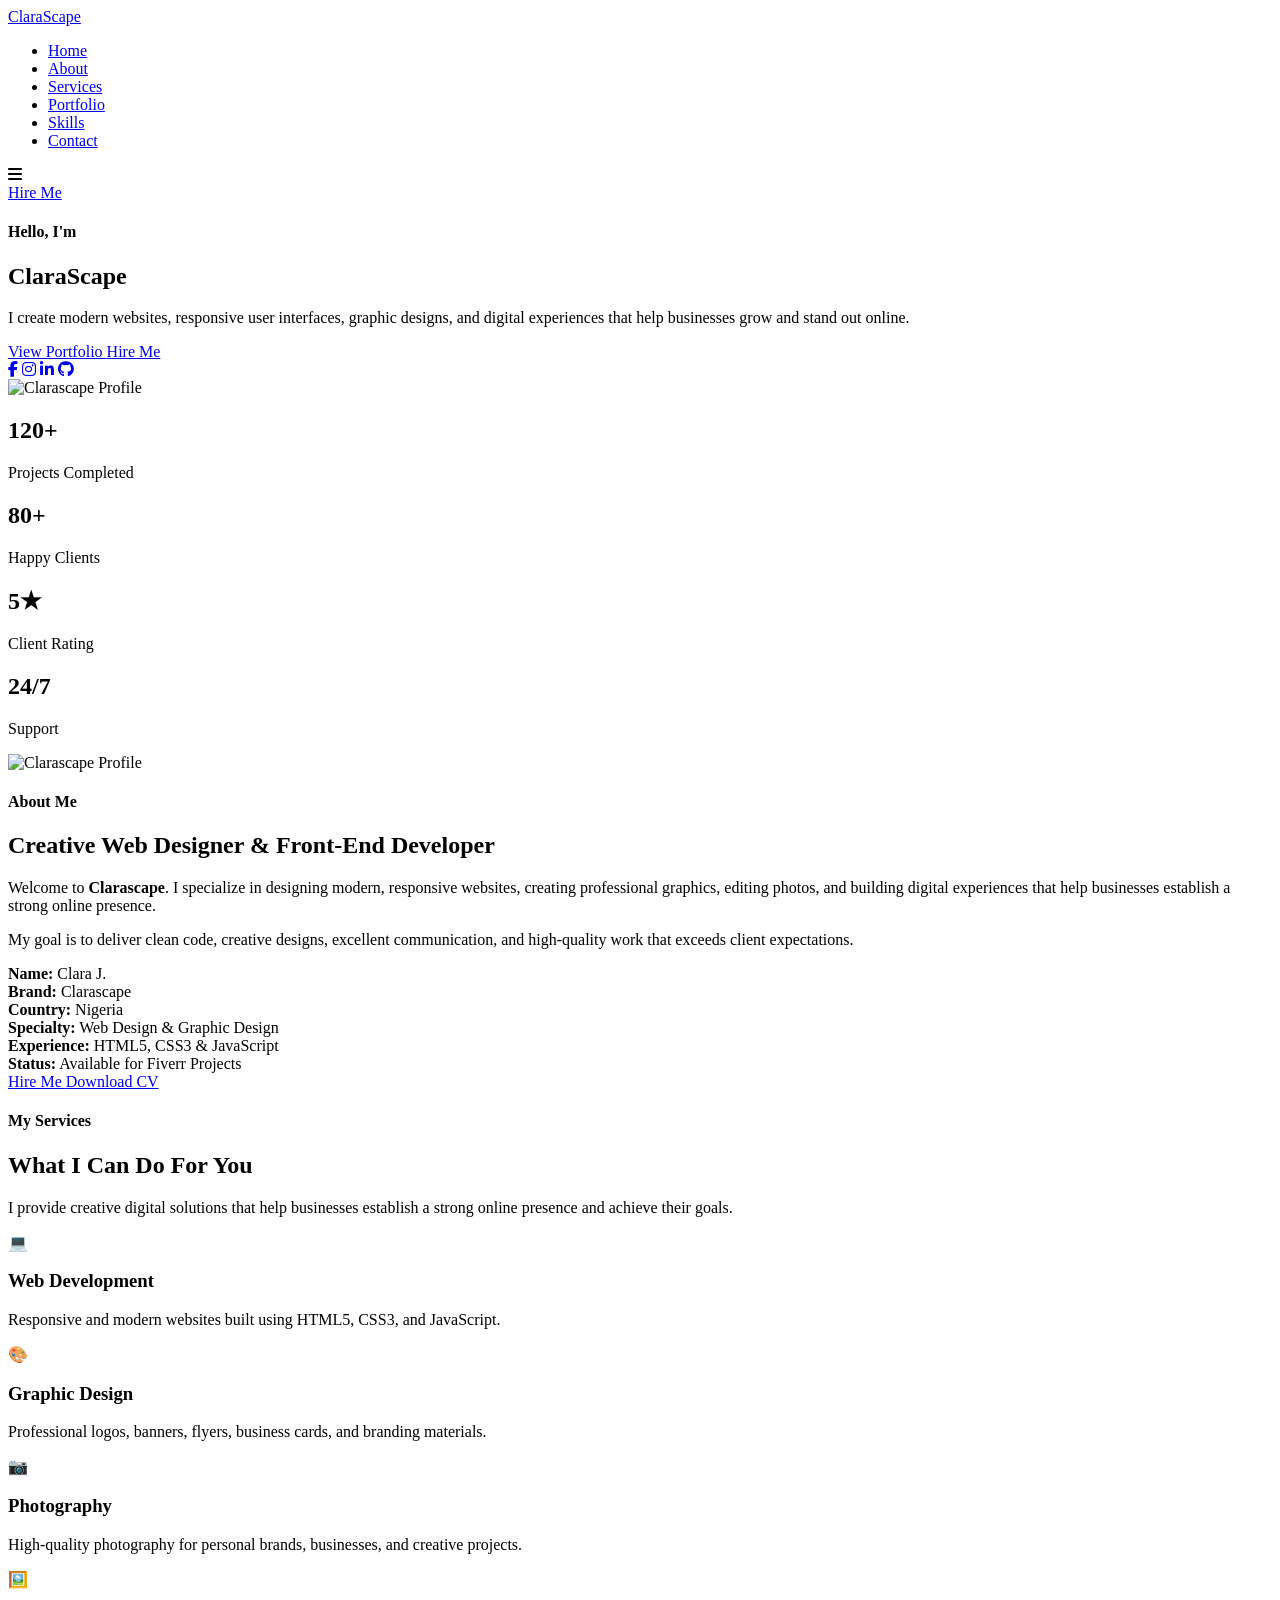
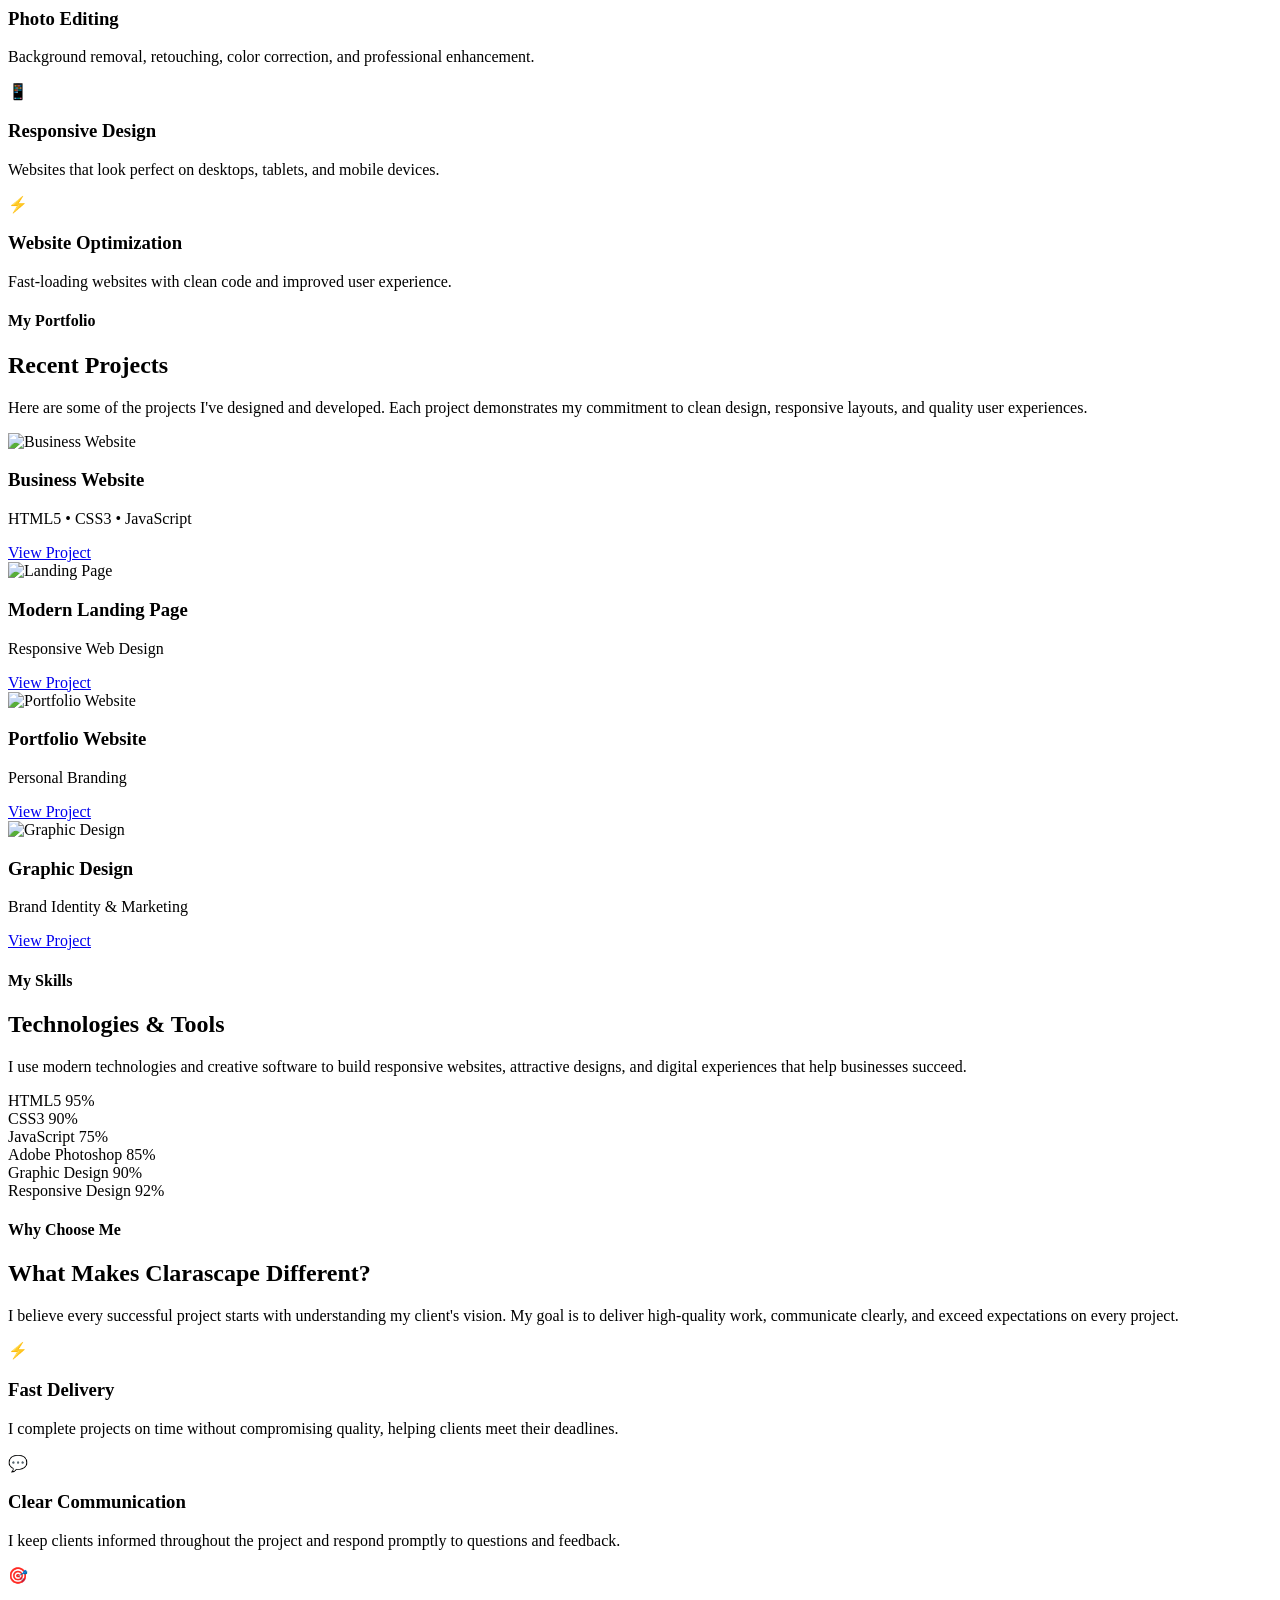
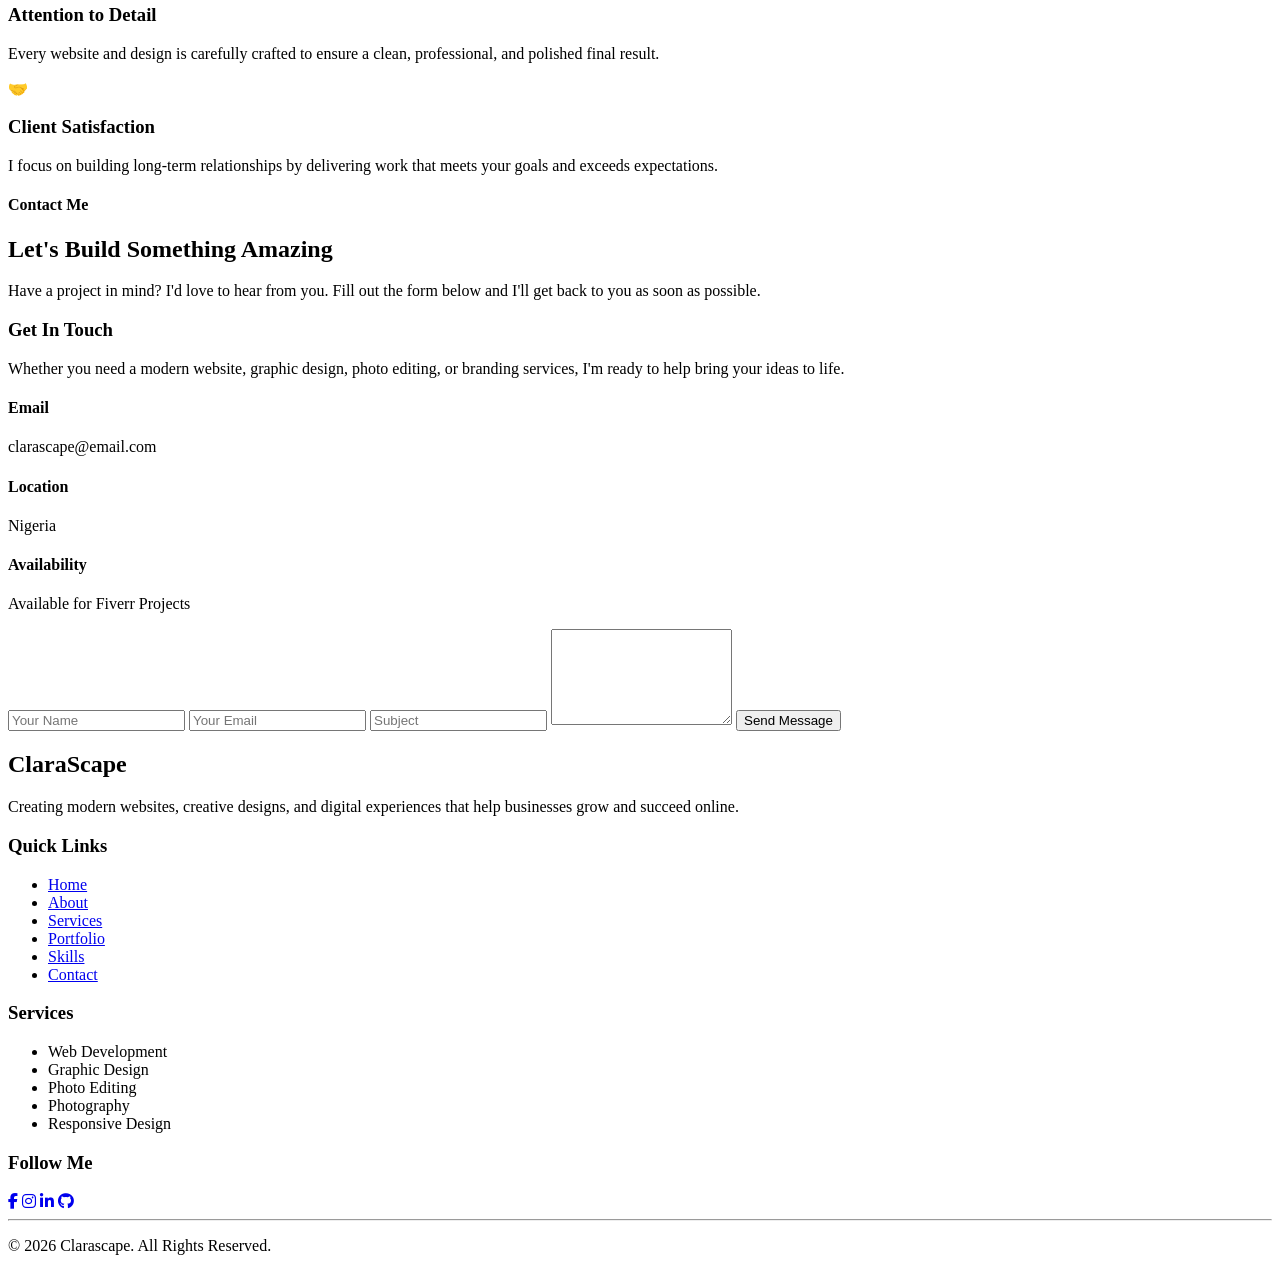
==== index.html @ fab2acf4 "Add files via upload" ====
<!DOCTYPE html>
<html lang="en">
<head>
    <!-- Character Encoding -->
    <meta charset="UTF-8">

    <!-- Responsive -->
    <meta name="viewport" content="width=device-width, initial-scale=1.0">

    <!-- SEO -->
    <meta name="description" content="Clarascape | Professional Web Designer, Graphic Designer and Front-End Developer Portfolio">

    <meta name="keywords" content="Web Design, HTML, CSS, JavaScript, Graphic Design, Fiverr, Clarascape">

    <meta name="author" content="Clara J">

    <title>Clarascape | Web Designer & Front-End Developer</title>

    <!-- Google Fonts -->
    <link rel="preconnect" href="https://fonts.googleapis.com">

    <link rel="preconnect"
          href="https://fonts.gstatic.com"
          crossorigin>

    <link href="https://fonts.googleapis.com/css2?family=Inter:wght@300;400;500;600;700&family=Poppins:wght@500;600;700;800&display=swap"
          rel="stylesheet">

    <!-- Font Awesome -->
    <link rel="stylesheet"
          href="https://cdnjs.cloudflare.com/ajax/libs/font-awesome/6.7.2/css/all.min.css">

    <!-- CSS -->
    <link rel="stylesheet" href="css/style.css">

    <link rel="icon" type="image/png" href="image/favicon.png">
</head>
<body>

    <!-- ==========================
     HEADER
========================== -->
<header class="header">

    <div class="container">

        <nav class="navbar">

    <!-- Logo -->
    <a href="index.html" class="logo">
        Clara<span>Scape</span>
    </a>

    <!-- Navigation -->
    <ul class="nav-links">
        <li><a href="#hero">Home</a></li>
        <li><a href="#about">About</a></li>
        <li><a href="#services">Services</a></li>
        <li><a href="#portfolio">Portfolio</a></li>
        <li><a href="#skills">Skills</a></li>
        <li><a href="#contact">Contact</a></li>
    </ul>

    <!-- Mobile Menu -->
    <div class="menu-toggle">
        <i class="fas fa-bars"></i>
    </div>

    <!-- Button -->
    <a href="#contact" class="btn btn-primary">
        Hire Me
    </a>

</nav>

    </div>

</header>


<!-- ==========================
     HERO SECTION
========================== -->
<section class="hero reveal" id="hero">

    <div class="container">

        <!-- Left Side -->
        <div class="hero-left">

            <h4>Hello, I'm</h4>

            <h1>Clara<span>Scape</span></h1>

            <h2>
                <span class="typing"></span>
            </h2>

            <p>
                I create modern websites, responsive user interfaces,
                graphic designs, and digital experiences that help
                businesses grow and stand out online.
            </p>

            <div class="hero-buttons">

                <a href="#portfolio" class="btn">
                    View Portfolio
                </a>

                <a href="#contact" class="btn-outline">
                    Hire Me
                </a>

            </div>

            <!-- Social Icons -->
            <div class="social-icons">

                <a href="#"><i class="fab fa-facebook-f"></i></a>

                <a href="#"><i class="fab fa-instagram"></i></a>

                <a href="#"><i class="fab fa-linkedin-in"></i></a>

                <a href="#"><i class="fab fa-github"></i></a>

            </div>

        </div>

        <!-- Right Side -->
        <div class="hero-right">

            <img src="images/favicon.png" alt="Clarascape Profile">

        </div>

    </div>

</section>



<!-- ==========================
     STATS SECTION
========================== -->
<section class="stats reveal">

    <div class="container">

        <div class="stats-container">

            <div class="stat-card">
                <h2>120+</h2>
                <p>Projects Completed</p>
            </div>

            <div class="stat-card">
                <h2>80+</h2>
                <p>Happy Clients</p>
            </div>

            <div class="stat-card">
                <h2>5★</h2>
                <p>Client Rating</p>
            </div>

            <div class="stat-card">
                <h2>24/7</h2>
                <p>Support</p>
            </div>

        </div>

    </div>

</section>

<!-- ==========================
     ABOUT SECTION
========================== -->
<section class="about reveal" id="about">

    <div class="container">

        <div class="about-container">

            <!-- Left Side -->
            <div class="about-image">
                <img src="images/profile.jpg" alt="Clarascape Profile">
            </div>

            <!-- Right Side -->
            <div class="about-content">

                <h4>About Me</h4>

                <h2>
                    Creative Web Designer &
                    Front-End Developer
                </h2>

                <p>
                    Welcome to <strong>Clarascape</strong>. I specialize in
                    designing modern, responsive websites, creating
                    professional graphics, editing photos, and building
                    digital experiences that help businesses establish a
                    strong online presence.
                </p>

                <p>
                    My goal is to deliver clean code, creative designs,
                    excellent communication, and high-quality work that
                    exceeds client expectations.
                </p>

                <div class="about-info">

                    <div>
                        <strong>Name:</strong> Clara J.
                    </div>

                    <div>
                        <strong>Brand:</strong> Clarascape
                    </div>

                    <div>
                        <strong>Country:</strong> Nigeria
                    </div>

                    <div>
                        <strong>Specialty:</strong> Web Design & Graphic Design
                    </div>

                    <div>
                        <strong>Experience:</strong> HTML5, CSS3 & JavaScript
                    </div>

                    <div>
                        <strong>Status:</strong> Available for Fiverr Projects
                    </div>

                </div>

                <div class="about-buttons">

                    <a href="#contact" class="btn">
                        Hire Me
                    </a>

                    <a href="#" class="btn-outline">
                        Download CV
                    </a>

                </div>

            </div>

        </div>

    </div>

</section>



      <!-- ==========================
     SERVICES SECTION
========================== -->
<section class="services reveal" id="services">

    <div class="container">

        <div class="section-heading">
            <h4>My Services</h4>
            <h2>What I Can Do For You</h2>

            <p>
                I provide creative digital solutions that help businesses
                establish a strong online presence and achieve their goals.
            </p>
        </div>

        <div class="services-container">

            <!-- Service 1 -->
            <div class="service-card">
                <div class="service-icon">💻</div>

                <h3>Web Development</h3>

                <p>
                    Responsive and modern websites built using
                    HTML5, CSS3, and JavaScript.
                </p>
            </div>

            <!-- Service 2 -->
            <div class="service-card">
                <div class="service-icon">🎨</div>

                <h3>Graphic Design</h3>

                <p>
                    Professional logos, banners,
                    flyers, business cards,
                    and branding materials.
                </p>
            </div>

            <!-- Service 3 -->
            <div class="service-card">
                <div class="service-icon">📷</div>

                <h3>Photography</h3>

                <p>
                    High-quality photography for
                    personal brands, businesses,
                    and creative projects.
                </p>
            </div>

            <!-- Service 4 -->
            <div class="service-card">
                <div class="service-icon">🖼️</div>

                <h3>Photo Editing</h3>

                <p>
                    Background removal,
                    retouching, color correction,
                    and professional enhancement.
                </p>
            </div>

            <!-- Service 5 -->
            <div class="service-card">
                <div class="service-icon">📱</div>

                <h3>Responsive Design</h3>

                <p>
                    Websites that look perfect on
                    desktops, tablets,
                    and mobile devices.
                </p>
            </div>

            <!-- Service 6 -->
            <div class="service-card">
                <div class="service-icon">⚡</div>

                <h3>Website Optimization</h3>

                <p>
                    Fast-loading websites with
                    clean code and improved
                    user experience.
                </p>
            </div>

        </div>

    </div>

</section>




<!-- ==========================
     PORTFOLIO SECTION
========================== -->
<section class="portfolio reveal" id="portfolio">

    <div class="container">

        <div class="section-heading">
            <h4>My Portfolio</h4>

            <h2>Recent Projects</h2>

            <p>
                Here are some of the projects I've designed and developed.
                Each project demonstrates my commitment to clean design,
                responsive layouts, and quality user experiences.
            </p>
        </div>

        <div class="portfolio-container">

            <!-- Project 1 -->
            <div class="portfolio-card">
                <img src="images/project1.jpg" alt="Business Website">

                <div class="portfolio-content">
                    <h3>Business Website</h3>
                    <p>HTML5 • CSS3 • JavaScript</p>

                    <a href="#" class="btn-outline">
                        View Project
                    </a>
                </div>
            </div>

            <!-- Project 2 -->
            <div class="portfolio-card">
                <img src="images/project2.jpg" alt="Landing Page">

                <div class="portfolio-content">
                    <h3>Modern Landing Page</h3>
                    <p>Responsive Web Design</p>

                    <a href="#" class="btn-outline">
                        View Project
                    </a>
                </div>
            </div>

            <!-- Project 3 -->
            <div class="portfolio-card">
                <img src="images/project3.jpg" alt="Portfolio Website">

                <div class="portfolio-content">
                    <h3>Portfolio Website</h3>
                    <p>Personal Branding</p>

                    <a href="#" class="btn-outline">
                        View Project
                    </a>
                </div>
            </div>

            <!-- Project 4 -->
            <div class="portfolio-card">
                <img src="images/project4.jpg" alt="Graphic Design">

                <div class="portfolio-content">
                    <h3>Graphic Design</h3>
                    <p>Brand Identity & Marketing</p>

                    <a href="#" class="btn-outline">
                        View Project
                    </a>
                </div>
            </div>

        </div>

    </div>

</section>





<!-- ==========================
     SKILLS SECTION
========================== -->
<section class="skills reveal" id="skills">

    <div class="container">

        <div class="section-heading">
            <h4>My Skills</h4>

            <h2>Technologies & Tools</h2>

            <p>
                I use modern technologies and creative software to build
                responsive websites, attractive designs, and digital
                experiences that help businesses succeed.
            </p>
        </div>

        <div class="skills-container">

            <!-- HTML -->
            <div class="skill">
                <div class="skill-title">
                    <span>HTML5</span>
                    <span>95%</span>
                </div>

                <div class="progress">
                    <div class="progress-bar html"></div>
                </div>
            </div>

            <!-- CSS -->
            <div class="skill">
                <div class="skill-title">
                    <span>CSS3</span>
                    <span>90%</span>
                </div>

                <div class="progress">
                    <div class="progress-bar css"></div>
                </div>
            </div>

            <!-- JavaScript -->
            <div class="skill">
                <div class="skill-title">
                    <span>JavaScript</span>
                    <span>75%</span>
                </div>

                <div class="progress">
                    <div class="progress-bar javascript"></div>
                </div>
            </div>

            <!-- Photoshop -->
            <div class="skill">
                <div class="skill-title">
                    <span>Adobe Photoshop</span>
                    <span>85%</span>
                </div>

                <div class="progress">
                    <div class="progress-bar photoshop"></div>
                </div>
            </div>

            <!-- Graphic Design -->
            <div class="skill">
                <div class="skill-title">
                    <span>Graphic Design</span>
                    <span>90%</span>
                </div>

                <div class="progress">
                    <div class="progress-bar design"></div>
                </div>
            </div>

            <!-- Responsive Design -->
            <div class="skill">
                <div class="skill-title">
                    <span>Responsive Design</span>
                    <span>92%</span>
                </div>

                <div class="progress">
                    <div class="progress-bar responsive"></div>
                </div>
            </div>

        </div>

    </div>

</section>



<!-- ==========================
     WHY CHOOSE ME SECTION
========================== -->
<section class="why-choose reveal" id="why-choose">

    <div class="container">

        <div class="section-heading">

            <h4>Why Choose Me</h4>

            <h2>What Makes Clarascape Different?</h2>

            <p>
                I believe every successful project starts with understanding
                my client's vision. My goal is to deliver high-quality work,
                communicate clearly, and exceed expectations on every project.
            </p>

        </div>

        <div class="why-container">

            <!-- Card 1 -->
            <div class="why-card">
                <div class="why-icon">⚡</div>

                <h3>Fast Delivery</h3>

                <p>
                    I complete projects on time without compromising quality,
                    helping clients meet their deadlines.
                </p>
            </div>

            <!-- Card 2 -->
            <div class="why-card">
                <div class="why-icon">💬</div>

                <h3>Clear Communication</h3>

                <p>
                    I keep clients informed throughout the project and respond
                    promptly to questions and feedback.
                </p>
            </div>

            <!-- Card 3 -->
            <div class="why-card">
                <div class="why-icon">🎯</div>

                <h3>Attention to Detail</h3>

                <p>
                    Every website and design is carefully crafted to ensure a
                    clean, professional, and polished final result.
                </p>
            </div>

            <!-- Card 4 -->
            <div class="why-card">
                <div class="why-icon">🤝</div>

                <h3>Client Satisfaction</h3>

                <p>
                    I focus on building long-term relationships by delivering
                    work that meets your goals and exceeds expectations.
                </p>
            </div>

        </div>

    </div>

</section>




<!-- ==========================
     CONTACT SECTION
========================== -->
<section class="contact reveal" id="contact">

    <div class="container">

        <div class="section-heading">

            <h4>Contact Me</h4>

            <h2>Let's Build Something Amazing</h2>

            <p>
                Have a project in mind? I'd love to hear from you.
                Fill out the form below and I'll get back to you as
                soon as possible.
            </p>

        </div>

        <div class="contact-container">

            <!-- Contact Information -->
            <div class="contact-info">

                <h3>Get In Touch</h3>

                <p>
                    Whether you need a modern website, graphic design,
                    photo editing, or branding services, I'm ready to
                    help bring your ideas to life.
                </p>

                <div class="info">
                    <h4>Email</h4>
                    <p>clarascape@email.com</p>
                </div>

                <div class="info">
                    <h4>Location</h4>
                    <p>Nigeria</p>
                </div>

                <div class="info">
                   <h4>Availability</h4>
                    <p>Available for Fiverr Projects</p>
                </div>

            </div>

            <!-- Contact Form -->
            <form class="contact-form">

                <input
                    type="text"
                    placeholder="Your Name"
                    required>

                <input
                    type="email"
                    placeholder="Your Email"
                    required>

                <input
                    type="text"
                    placeholder="Subject"
                    required>

                <textarea
                    rows="6"
                    placeholder="Tell me about your project..."
                    required>
                </textarea>

                <button type="submit" class="btn">
                    Send Message
                </button>

            </form>

        </div>

    </div>

</section>



<!-- ==========================
     FOOTER
========================== -->
<footer class="footer reveal">

    <div class="container">

        <div class="footer-container">

            <!-- Brand -->
            <div class="footer-about">

                <h2>Clara<span>Scape</span></h2>

                <p>
                    Creating modern websites, creative designs,
                    and digital experiences that help businesses
                    grow and succeed online.
                </p>

            </div>

            <!-- Quick Links -->
            <div class="footer-links">

                <h3>Quick Links</h3>

                <ul>
                    <li><a href="#hero">Home</a></li>
                    <li><a href="#about">About</a></li>
                    <li><a href="#services">Services</a></li>
                    <li><a href="#portfolio">Portfolio</a></li>
                    <li><a href="#skills">Skills</a></li>
                    <li><a href="#contact">Contact</a></li>
                </ul>

            </div>

            <!-- Services -->
            <div class="footer-services">

                <h3>Services</h3>

                <ul>
                    <li>Web Development</li>
                    <li>Graphic Design</li>
                    <li>Photo Editing</li>
                    <li>Photography</li>
                    <li>Responsive Design</li>
                </ul>

            </div>

            <!-- Social -->
            <div class="footer-social">

                <h3>Follow Me</h3>

                <div class="social-icons">

                    <a href="#"><i class="fab fa-facebook-f"></i></a>

                    <a href="#"><i class="fab fa-instagram"></i></a>

                    <a href="#"><i class="fab fa-linkedin-in"></i></a>

                    <a href="#"><i class="fab fa-github"></i></a>

                </div>

            </div>

        </div>

        <hr>

        <div class="footer-bottom">

            <p>
                &copy; 2026 Clarascape. All Rights Reserved.
            </p>

        </div>

    </div>

</footer>

<script src="js/script.js"></script>

</body>
</html>
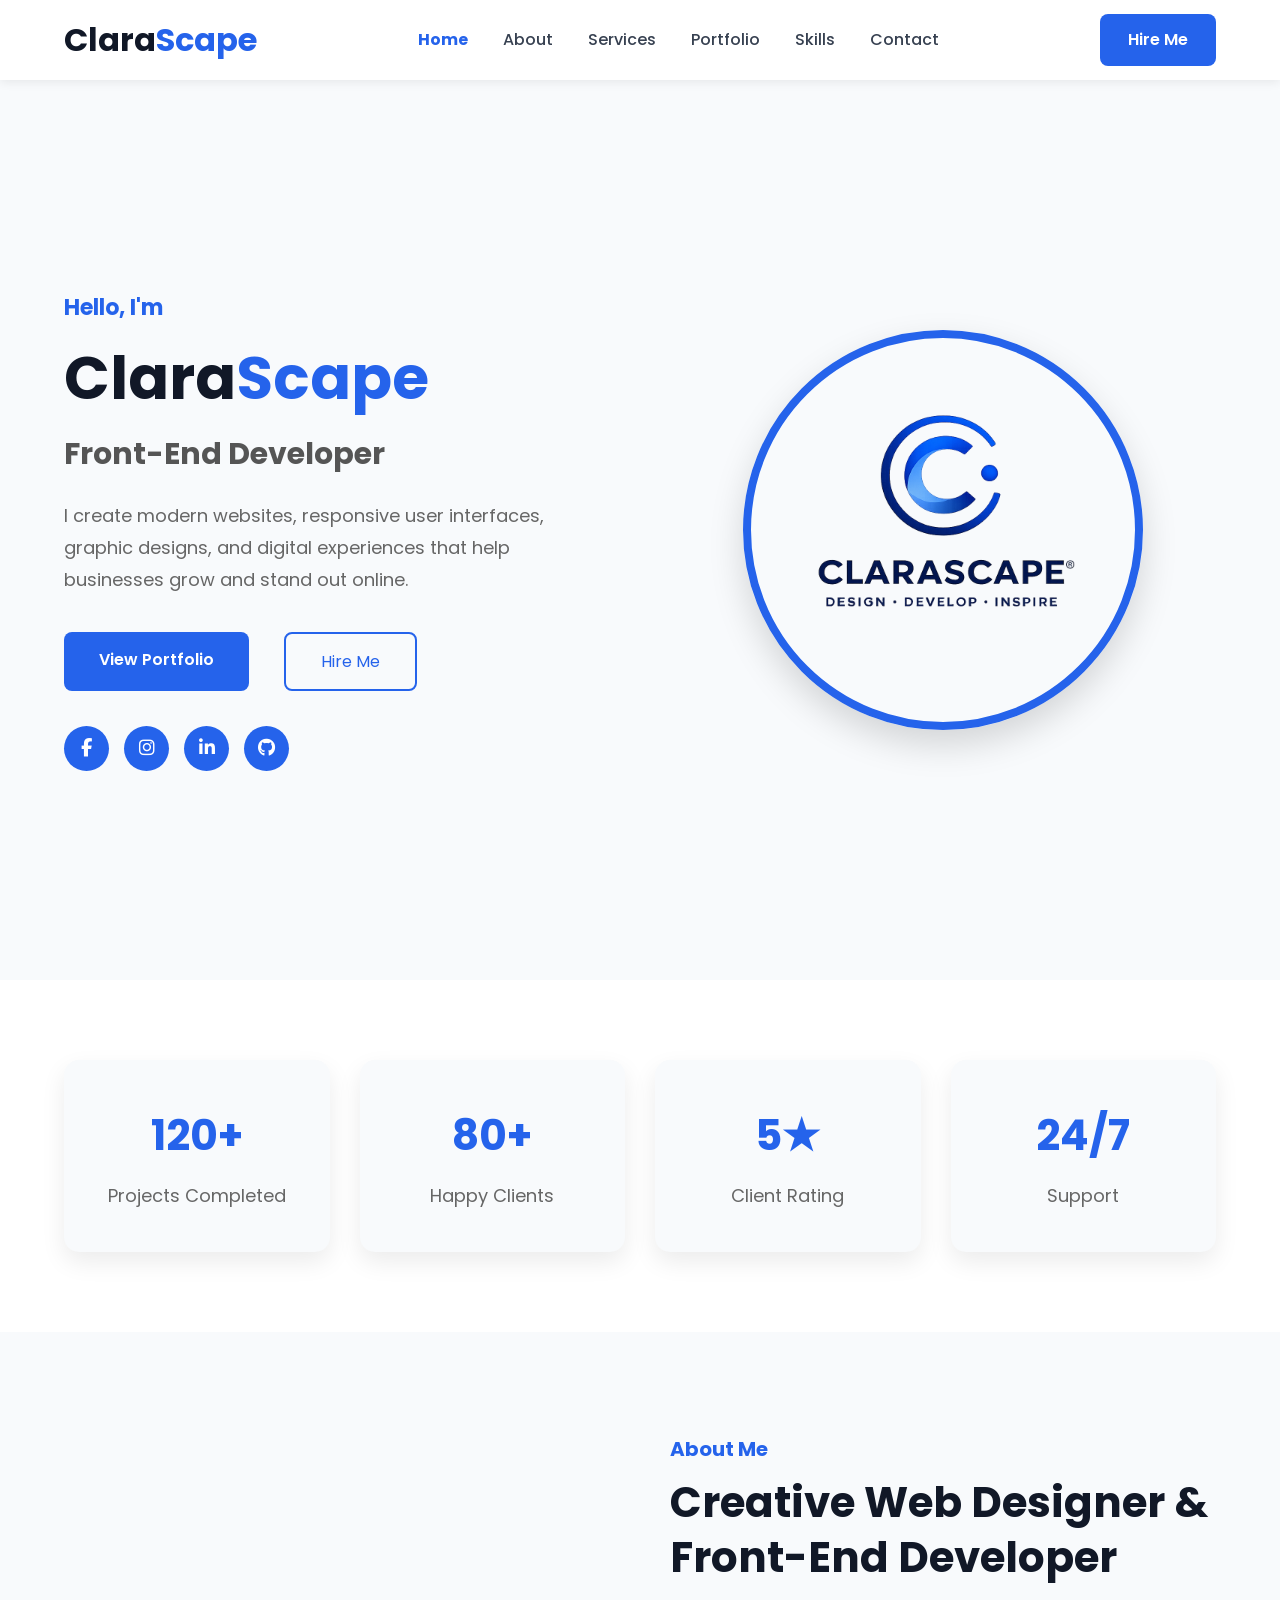
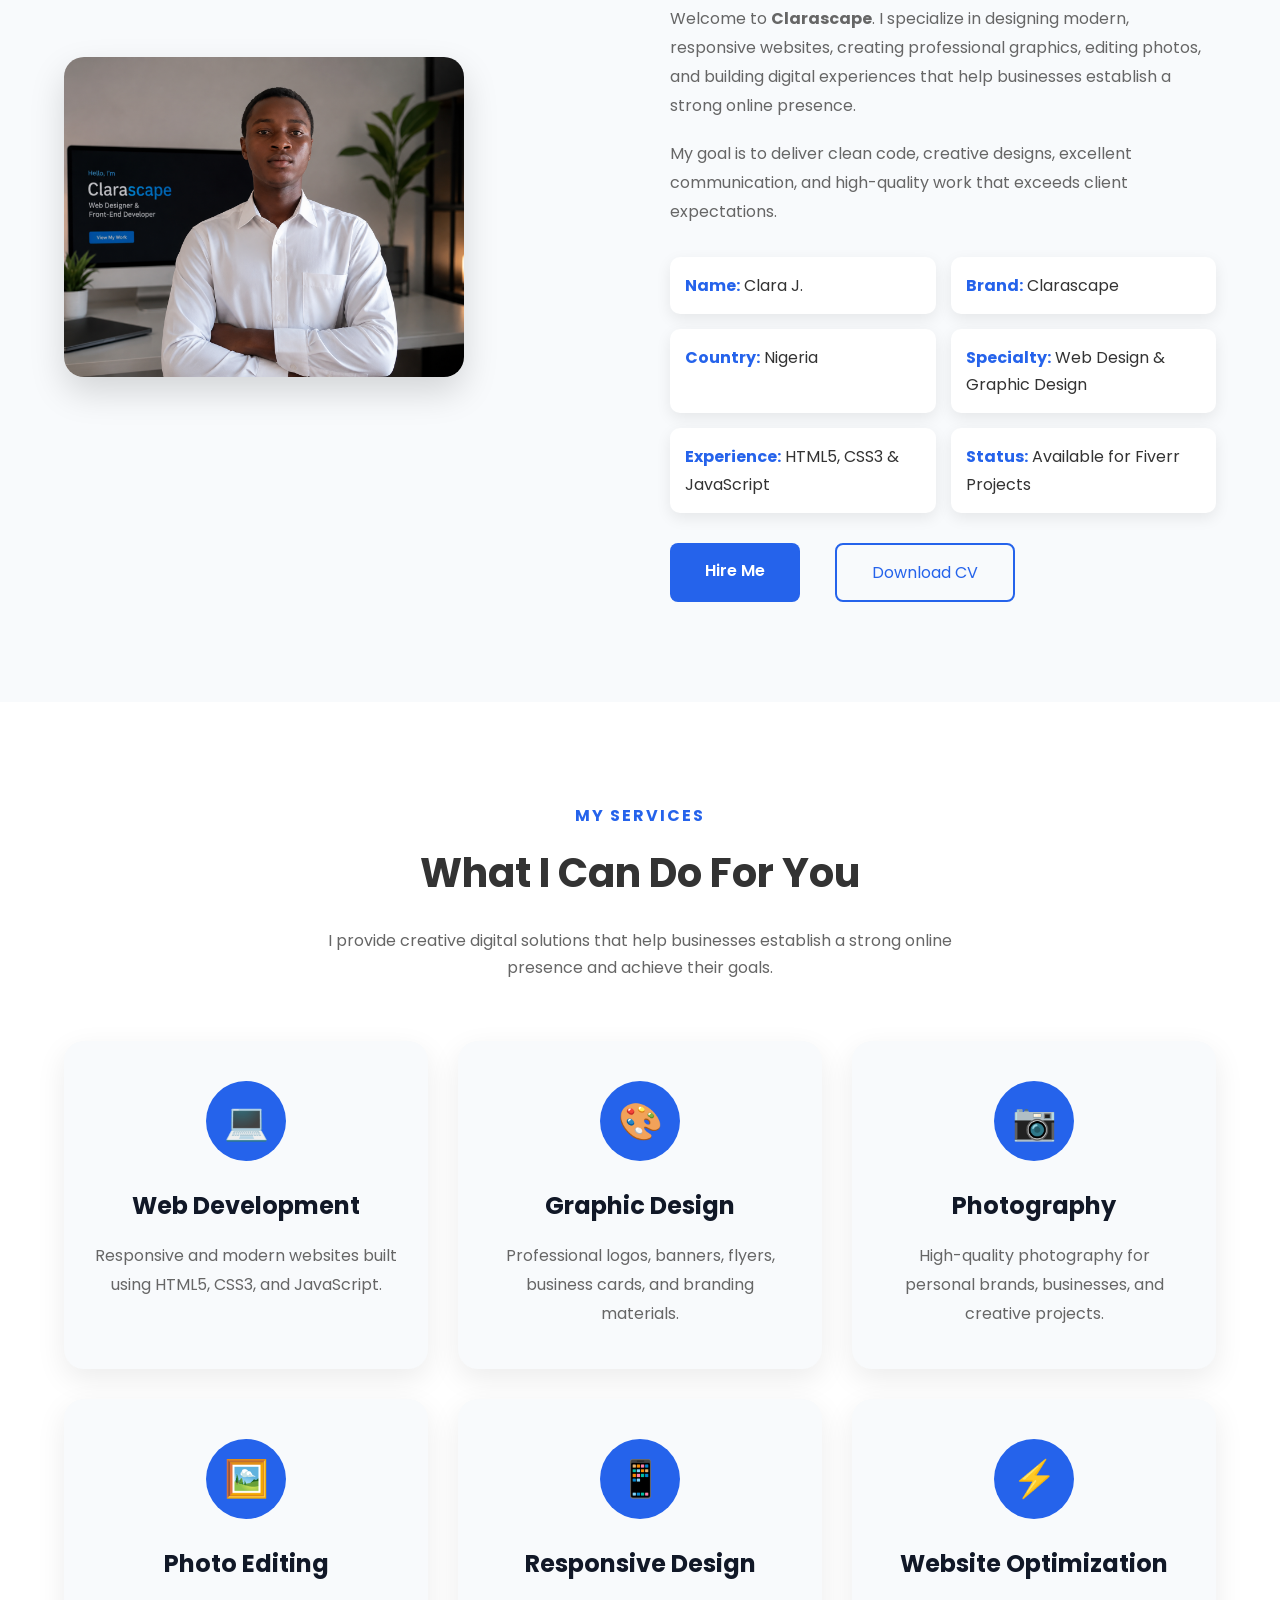
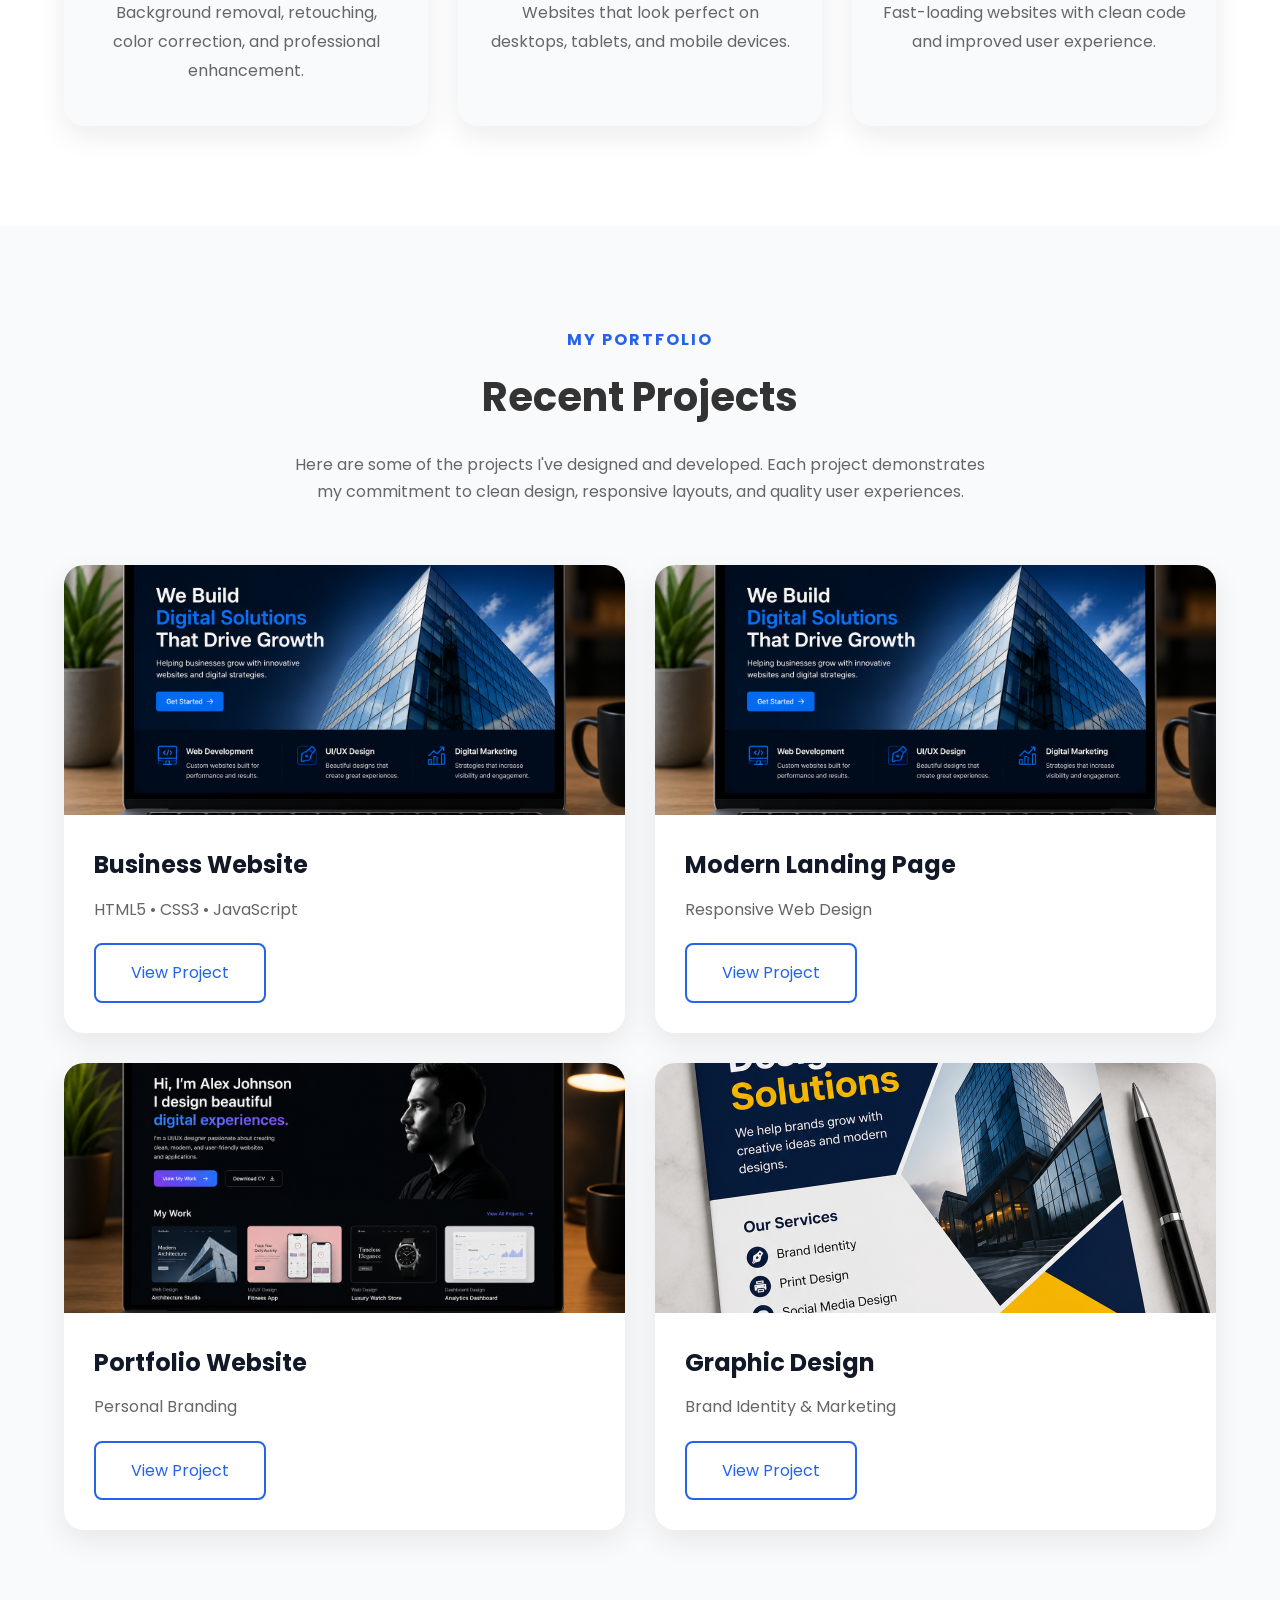
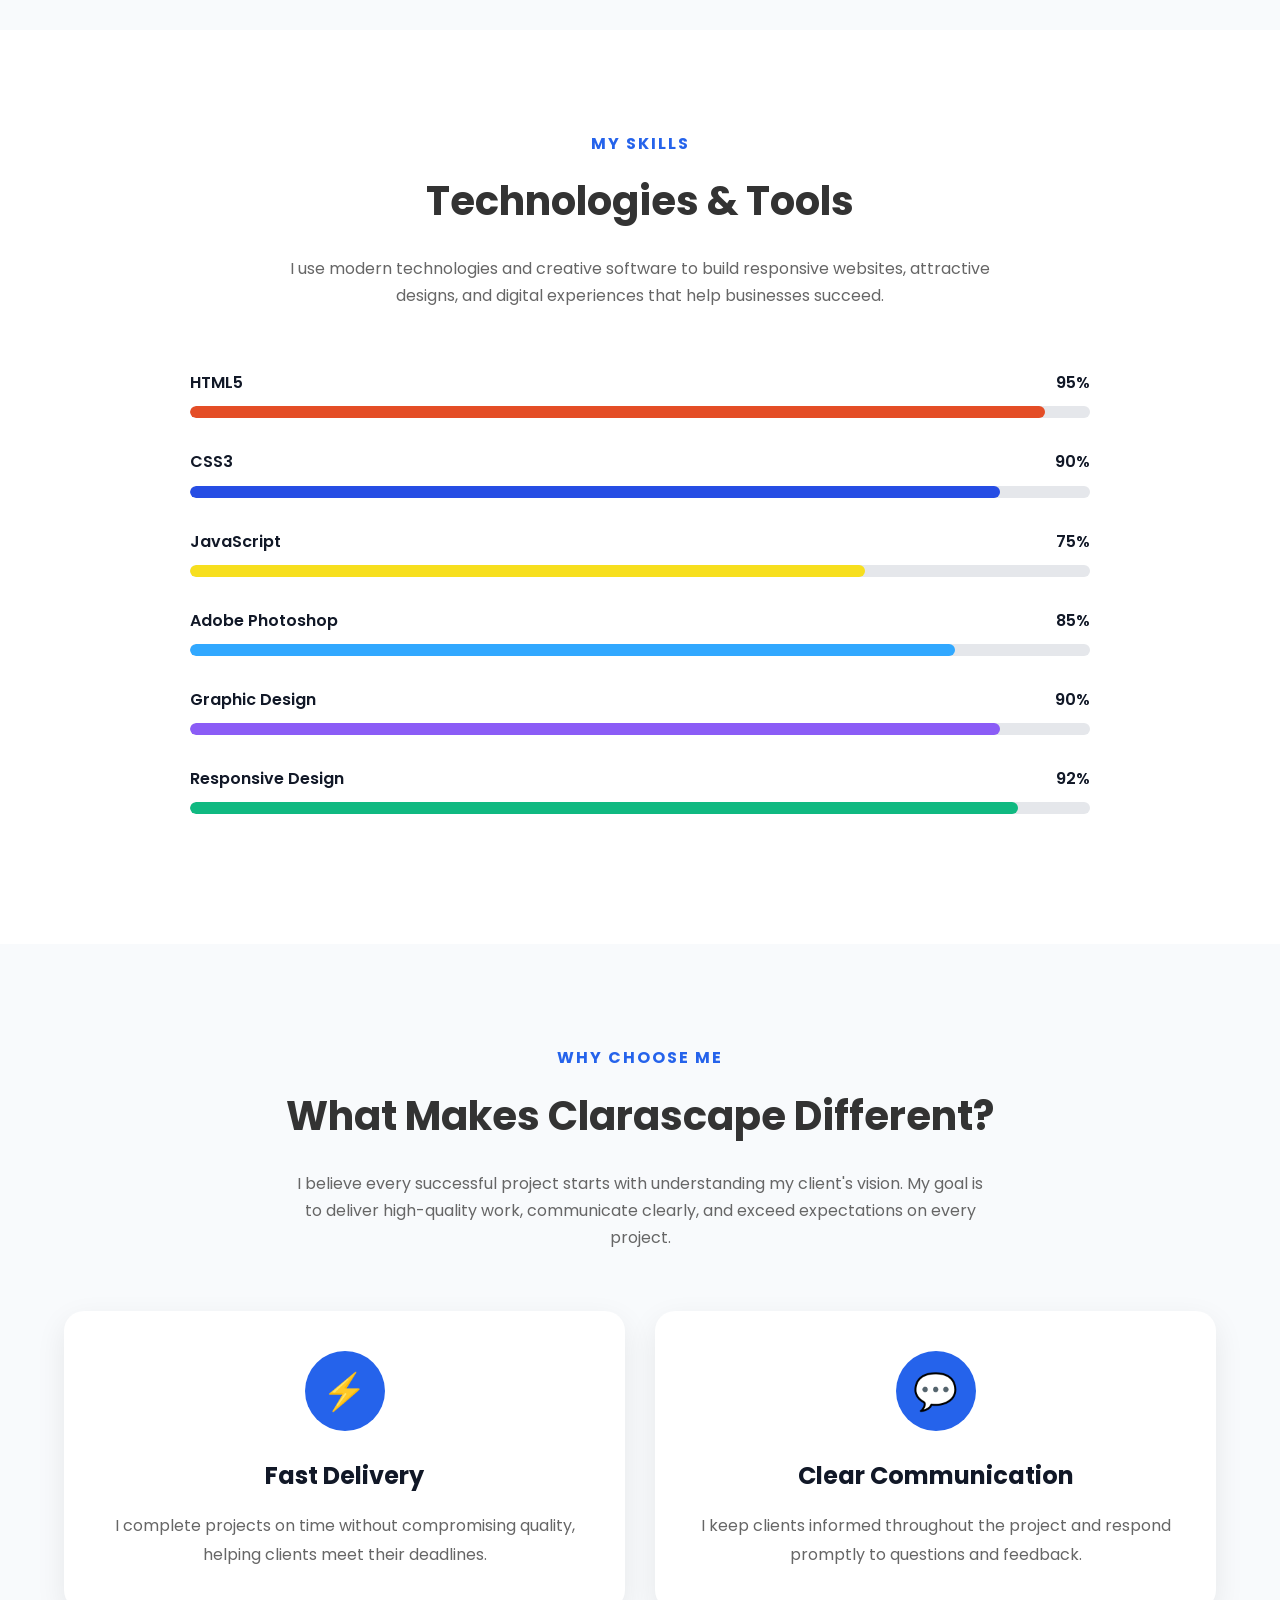
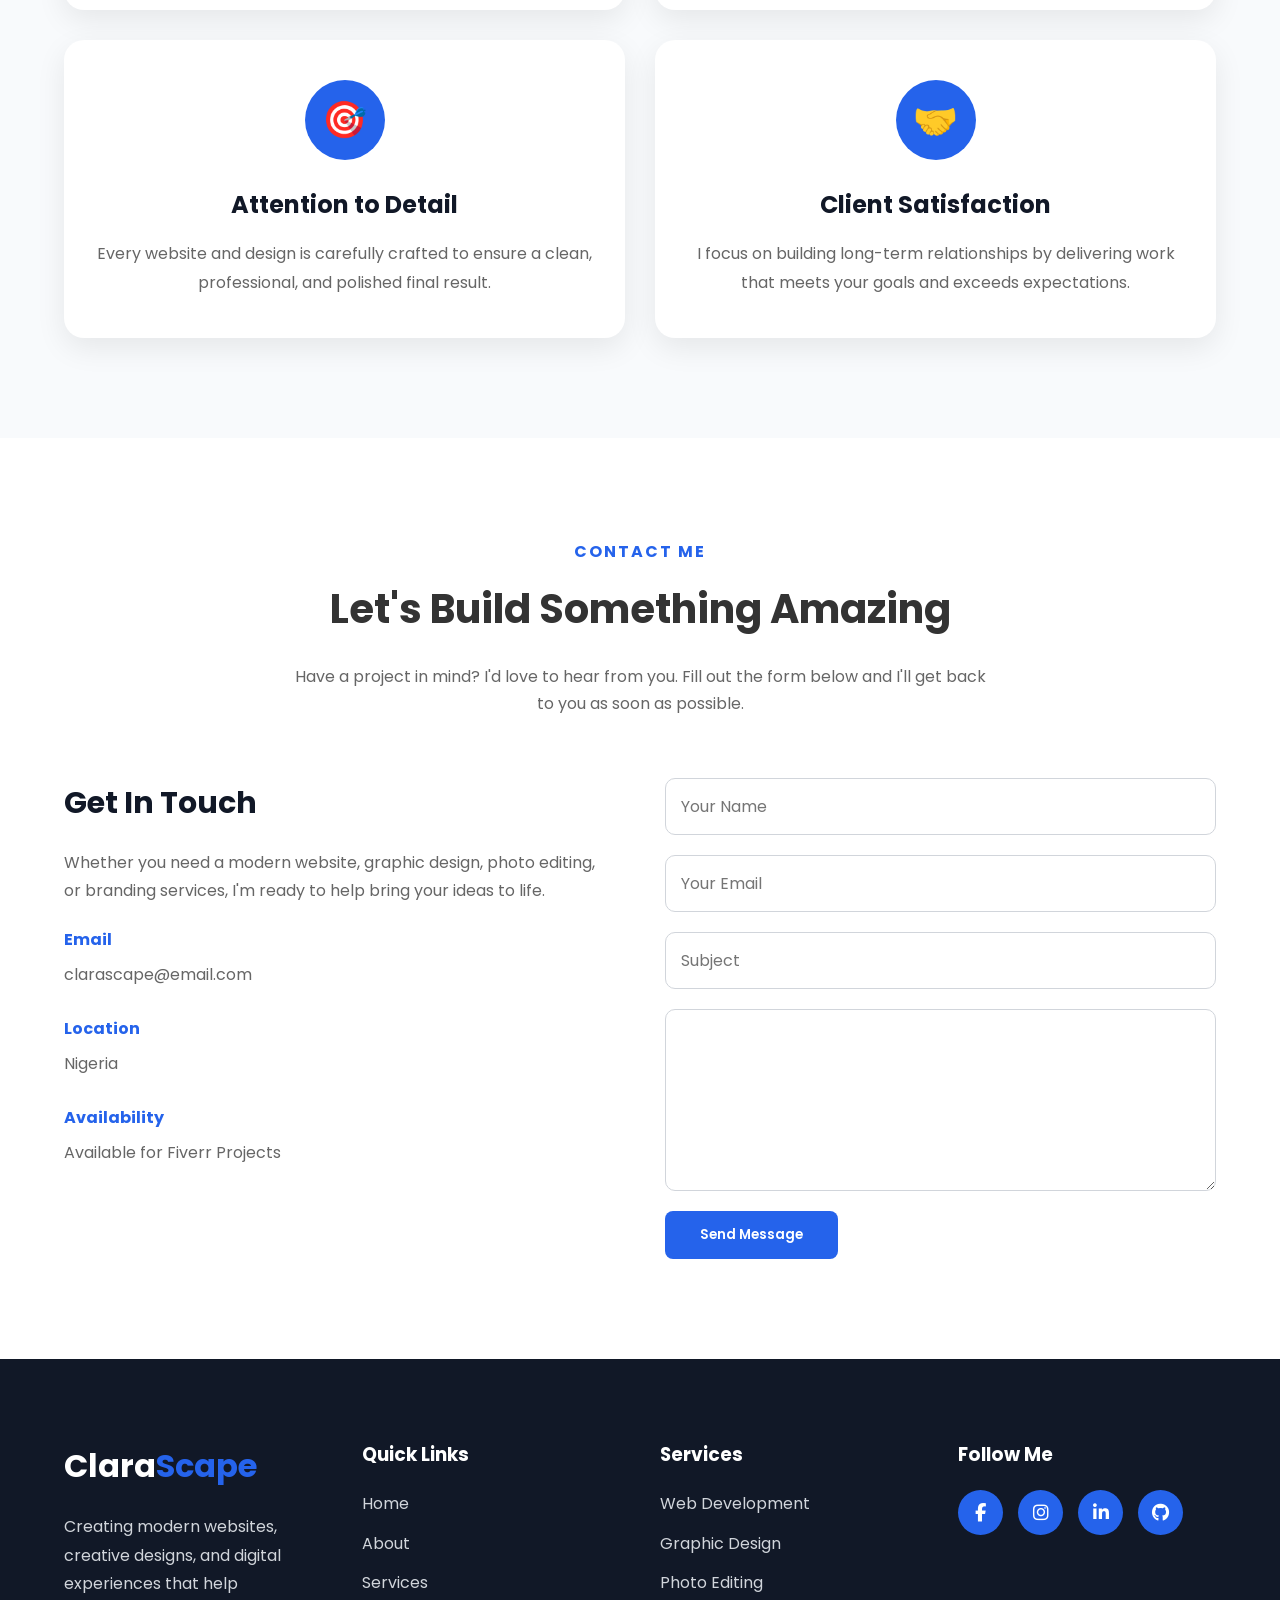
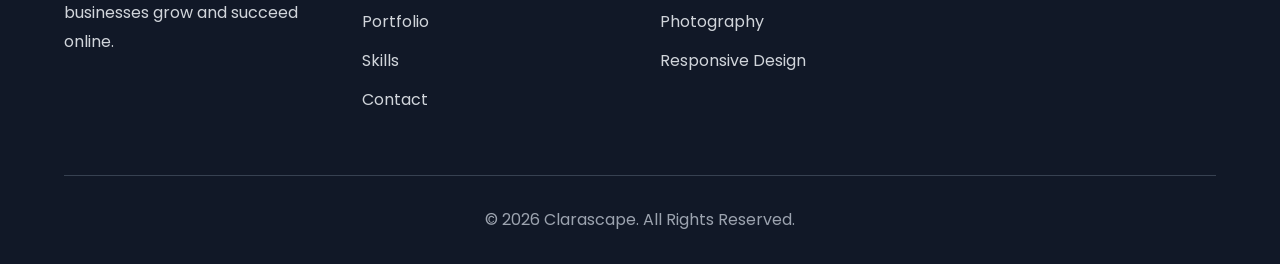
==== commit 924d00ec: "Add files via upload" ====
--- a/index.html
+++ b/index.html
@@ -31,9 +31,9 @@
           href="https://cdnjs.cloudflare.com/ajax/libs/font-awesome/6.7.2/css/all.min.css">
 
     <!-- CSS -->
-    <link rel="stylesheet" href="css/style.css">
-
-    <link rel="icon" type="image/png" href="image/favicon.png">
+    <link rel="stylesheet" href="style.css">
+
+    <link rel="icon" type="image/png" href="favicon.png">
 </head>
 <body>
 
@@ -132,7 +132,7 @@
         <!-- Right Side -->
         <div class="hero-right">
 
-            <img src="images/favicon.png" alt="Clarascape Profile">
+            <img src="favicon.png" alt="Clarascape Profile">
 
         </div>
 
@@ -188,7 +188,7 @@
 
             <!-- Left Side -->
             <div class="about-image">
-                <img src="images/profile.jpg" alt="Clarascape Profile">
+                <img src="profile.png" alt="Clarascape Profile">
             </div>
 
             <!-- Right Side -->
@@ -393,7 +393,7 @@
 
             <!-- Project 1 -->
             <div class="portfolio-card">
-                <img src="images/project1.jpg" alt="Business Website">
+                <img src="project1.jpg" alt="Business Website">
 
                 <div class="portfolio-content">
                     <h3>Business Website</h3>
@@ -407,7 +407,7 @@
 
             <!-- Project 2 -->
             <div class="portfolio-card">
-                <img src="images/project2.jpg" alt="Landing Page">
+                <img src="project2.jpg" alt="Landing Page">
 
                 <div class="portfolio-content">
                     <h3>Modern Landing Page</h3>
@@ -421,7 +421,7 @@
 
             <!-- Project 3 -->
             <div class="portfolio-card">
-                <img src="images/project3.jpg" alt="Portfolio Website">
+                <img src="project3.jpg" alt="Portfolio Website">
 
                 <div class="portfolio-content">
                     <h3>Portfolio Website</h3>
@@ -435,7 +435,7 @@
 
             <!-- Project 4 -->
             <div class="portfolio-card">
-                <img src="images/project4.jpg" alt="Graphic Design">
+                <img src="project4.jpg" alt="Graphic Design">
 
                 <div class="portfolio-content">
                     <h3>Graphic Design</h3>
@@ -815,7 +815,7 @@
 
 </footer>
 
-<script src="js/script.js"></script>
+<script src="script.js"></script>
 
 </body>
 </html>
--- a/style.css
+++ b/style.css
@@ -0,0 +1,1086 @@
+/* ===========================================
+   GOOGLE FONTS
+=========================================== */
+@import url('https://fonts.googleapis.com/css2?family=Poppins:wght@300;400;500;600;700;800&display=swap');
+
+
+/* ===========================================
+   CSS RESET
+=========================================== */
+
+*{
+    margin:0;
+    padding:0;
+    box-sizing:border-box;
+}
+
+html{
+    scroll-behavior:smooth;
+}
+
+body{
+    font-family:'Poppins',sans-serif;
+    background:#f8fafc;
+    color:#333;
+    line-height:1.7;
+}
+
+img{
+    width:100%;
+    display:block;
+}
+
+a{
+    text-decoration:none;
+}
+
+ul{
+    list-style:none;
+}
+
+button,
+input,
+textarea{
+    font-family:inherit;
+}
+
+
+/* ===========================================
+   REUSABLE CONTAINER
+=========================================== */
+
+.container{
+    width:90%;
+    max-width:1200px;
+    margin:auto;
+}
+
+
+/* ===========================================
+   REUSABLE BUTTONS
+=========================================== */
+
+.btn{
+    display:inline-block;
+    background:#2563eb;
+    color:#fff;
+    padding:14px 35px;
+    border-radius:8px;
+    font-weight:600;
+    transition:.3s;
+}
+
+.btn:hover{
+    background:#1d4ed8;
+}
+
+.btn-outline{
+    display:inline-block;
+    border:2px solid #2563eb;
+    color:#2563eb;
+    padding:14px 35px;
+    border-radius:8px;
+    margin-left:15px;
+    transition:.3s;
+}
+
+.btn-outline:hover{
+    background:#2563eb;
+    color:#fff;
+}
+
+
+/* ===========================================
+   SECTION HEADING
+=========================================== */
+
+.section-heading{
+    text-align:center;
+    margin-bottom:60px;
+}
+
+.section-heading h4{
+    color:#2563eb;
+    text-transform:uppercase;
+    letter-spacing:2px;
+    margin-bottom:10px;
+}
+
+.section-heading h2{
+    font-size:40px;
+    margin-bottom:20px;
+}
+
+.section-heading p{
+    max-width:700px;
+    margin:auto;
+    color:#666;
+}
+
+/* ===========================================
+   HEADER
+=========================================== */
+
+.header{
+    width:100%;
+    background:#ffffff;
+    position:sticky;
+    top:0;
+    left:0;
+    z-index:1000;
+    box-shadow:0 2px 10px rgba(0,0,0,.08);
+}
+
+/* ===========================================
+   ACTIVE NAVIGATION
+=========================================== */
+
+.nav-links a.active{
+    color:#2563eb;
+    font-weight:700;
+}
+
+
+/* ===========================================
+   STICKY HEADER EFFECT
+=========================================== */
+
+.header.sticky{
+    background:#ffffff;
+    box-shadow:0 8px 20px rgba(0,0,0,.12);
+    transition:all .3s ease;
+}
+
+.navbar{
+    display:flex;
+    justify-content:space-between;
+    align-items:center;
+    min-height:80px;
+}
+
+.logo{
+    font-size:2rem;
+    font-weight:700;
+    color:#111827;
+}
+
+.logo span{
+    color:#2563eb;
+}
+
+.nav-links{
+    display:flex;
+    align-items:center;
+    gap:35px;
+}
+
+.nav-links li{
+    list-style:none;
+}
+
+.nav-links a{
+    color:#374151;
+    font-weight:500;
+    transition:.3s;
+}
+
+.nav-links a:hover{
+    color:#2563eb;
+}
+
+.navbar .btn{
+    padding:12px 28px;
+}
+
+
+/* ===========================================
+   HERO SECTION
+=========================================== */
+
+.hero{
+    min-height:100vh;
+    display:flex;
+    align-items:center;
+    background:#f8fafc;
+    padding:80px 0;
+}
+
+.hero .container{
+    display:flex;
+    justify-content:space-between;
+    align-items:center;
+    gap:60px;
+}
+
+.hero-left{
+    flex:1;
+}
+
+.hero-left h4{
+    color:#2563eb;
+    font-size:20px;
+    margin-bottom:15px;
+}
+
+.hero-left h1{
+    font-size:60px;
+    font-weight:700;
+    color:#111827;
+    margin-bottom:10px;
+    line-height:1.2;
+}
+
+.hero-left h1 span{
+    color:#2563eb;
+}
+
+.hero-left h2{
+    font-size:30px;
+    color:#555;
+    margin-bottom:20px;
+    min-height:40px;
+}
+
+.hero-left p{
+    font-size:18px;
+    color:#666;
+    line-height:1.8;
+    margin-bottom:35px;
+    max-width:600px;
+}
+
+.hero-buttons{
+    display:flex;
+    gap:20px;
+    margin-bottom:35px;
+}
+
+.social-icons{
+    display:flex;
+    gap:15px;
+}
+
+.social-icons a{
+    width:45px;
+    height:45px;
+    display:flex;
+    justify-content:center;
+    align-items:center;
+    border-radius:50%;
+    background:#2563eb;
+    color:#fff;
+    font-size:18px;
+    transition:.3s;
+}
+
+.social-icons a:hover{
+    background:#1d4ed8;
+    transform:translateY(-5px);
+}
+
+/* ===========================================
+   HERO SECTION
+=========================================== */
+
+.hero{
+    padding:100px 0;
+    background:#f8fafc;
+    min-height:100vh;
+    display:flex;
+    align-items:center;
+}
+
+.hero .container{
+    display:flex;
+    justify-content:space-between;
+    align-items:center;
+    gap:60px;
+}
+
+.hero-left{
+    flex:1;
+}
+
+.hero-left h4{
+    color:#2563eb;
+    font-size:22px;
+    margin-bottom:15px;
+}
+
+.hero-left h1{
+    font-size:60px;
+    color:#111827;
+    line-height:1.2;
+    margin-bottom:15px;
+}
+
+.hero-left h1 span{
+    color:#2563eb;
+}
+
+.hero-left h2{
+    font-size:30px;
+    color:#555;
+    margin-bottom:20px;
+}
+
+.hero-left p{
+    color:#666;
+    font-size:18px;
+    line-height:1.8;
+    margin-bottom:35px;
+    max-width:600px;
+}
+
+.hero-buttons{
+    display:flex;
+    gap:20px;
+    margin-bottom:35px;
+}
+
+.social-icons{
+    display:flex;
+    gap:15px;
+}
+
+.social-icons a{
+    width:45px;
+    height:45px;
+    background:#2563eb;
+    color:#fff;
+    display:flex;
+    justify-content:center;
+    align-items:center;
+    border-radius:50%;
+    font-size:18px;
+    transition:0.3s;
+}
+
+.social-icons a:hover{
+    background:#1d4ed8;
+    transform:translateY(-5px);
+}
+
+.hero-right{
+    flex:1;
+    display:flex;
+    justify-content:center;
+}
+
+.hero-right img{
+    width:400px;
+    height:400px;
+    object-fit:cover;
+    border-radius:50%;
+    border:8px solid #2563eb;
+    box-shadow:0 15px 35px rgba(0,0,0,0.15);
+}
+
+/* ===========================================
+   STATS SECTION
+=========================================== */
+
+.stats{
+    padding:80px 0;
+    background:#ffffff;
+}
+
+.stats-container{
+    display:grid;
+    grid-template-columns:repeat(4,1fr);
+    gap:30px;
+}
+
+.stat-card{
+    background:#f8fafc;
+    padding:40px 25px;
+    text-align:center;
+    border-radius:15px;
+    box-shadow:0 10px 25px rgba(0,0,0,.08);
+    transition:0.3s;
+}
+
+.stat-card:hover{
+    transform:translateY(-10px);
+    box-shadow:0 15px 35px rgba(0,0,0,.15);
+}
+
+.stat-card h2{
+    font-size:42px;
+    color:#2563eb;
+    margin-bottom:10px;
+}
+
+.stat-card p{
+    font-size:18px;
+    color:#666;
+}
+
+/* ===========================================
+   ABOUT SECTION
+=========================================== */
+
+.about{
+    padding:100px 0;
+    background:#f8fafc;
+}
+
+.about-container{
+    display:flex;
+    align-items:center;
+    justify-content:space-between;
+    gap:60px;
+}
+
+.about-image{
+    flex:1;
+    text-align:center;
+}
+
+.about-image img{
+    width:100%;
+    max-width:400px;
+    border-radius:20px;
+    box-shadow:0 15px 35px rgba(0,0,0,0.15);
+    transition:0.3s;
+}
+
+.about-image img:hover{
+    transform:scale(1.03);
+}
+
+.about-content{
+    flex:1;
+}
+
+.about-content h4{
+    color:#2563eb;
+    font-size:20px;
+    margin-bottom:10px;
+}
+
+.about-content h2{
+    font-size:42px;
+    color:#111827;
+    margin-bottom:20px;
+    line-height:1.3;
+}
+
+.about-content p{
+    color:#666;
+    line-height:1.8;
+    margin-bottom:20px;
+}
+
+.about-info{
+    display:grid;
+    grid-template-columns:repeat(2,1fr);
+    gap:15px;
+    margin:30px 0;
+}
+
+.about-info div{
+    background:#ffffff;
+    padding:15px;
+    border-radius:10px;
+    box-shadow:0 5px 15px rgba(0,0,0,0.08);
+}
+
+.about-info strong{
+    color:#2563eb;
+}
+
+.about-buttons{
+    display:flex;
+    gap:20px;
+    margin-top:30px;
+}
+
+/* ===========================================
+   SERVICES SECTION
+=========================================== */
+
+.services{
+    padding:100px 0;
+    background:#ffffff;
+}
+
+.services-container{
+    display:grid;
+    grid-template-columns:repeat(3,1fr);
+    gap:30px;
+    margin-top:60px;
+}
+
+.service-card{
+    background:#f8fafc;
+    padding:40px 30px;
+    border-radius:20px;
+    text-align:center;
+    box-shadow:0 10px 30px rgba(0,0,0,.08);
+    transition:all .3s ease;
+}
+
+.service-card:hover{
+    transform:translateY(-10px);
+    box-shadow:0 20px 40px rgba(37,99,235,.15);
+}
+
+.service-icon{
+    width:80px;
+    height:80px;
+    margin:0 auto 25px;
+    background:#2563eb;
+    color:#fff;
+    border-radius:50%;
+    display:flex;
+    justify-content:center;
+    align-items:center;
+    font-size:36px;
+}
+
+.service-card h3{
+    font-size:24px;
+    color:#111827;
+    margin-bottom:15px;
+}
+
+.service-card p{
+    color:#666;
+    line-height:1.8;
+}
+
+/* ===========================================
+   PORTFOLIO SECTION
+=========================================== */
+
+.portfolio{
+    padding:100px 0;
+    background:#f8fafc;
+}
+
+.portfolio-container{
+    display:grid;
+    grid-template-columns:repeat(2,1fr);
+    gap:30px;
+    margin-top:60px;
+}
+
+.portfolio-card{
+    background:#fff;
+    border-radius:20px;
+    overflow:hidden;
+    box-shadow:0 10px 30px rgba(0,0,0,.08);
+    transition:all .3s ease;
+}
+
+.portfolio-card:hover{
+    transform:translateY(-10px);
+    box-shadow:0 20px 40px rgba(37,99,235,.15);
+}
+
+.portfolio-card img{
+    width:100%;
+    height:250px;
+    object-fit:cover;
+}
+
+.portfolio-content{
+    padding:30px;
+}
+
+.portfolio-content h3{
+    font-size:24px;
+    color:#111827;
+    margin-bottom:10px;
+}
+
+.portfolio-content p{
+    color:#666;
+    margin-bottom:20px;
+}
+
+.portfolio-content .btn-outline{
+    margin-left:0;
+}
+
+/* ===========================================
+   SKILLS SECTION
+=========================================== */
+
+.skills{
+    padding:100px 0;
+    background:#ffffff;
+}
+
+.skills-container{
+    max-width:900px;
+    margin:60px auto 0;
+}
+
+.skill{
+    margin-bottom:30px;
+}
+
+.skill-title{
+    display:flex;
+    justify-content:space-between;
+    margin-bottom:10px;
+    font-weight:600;
+    color:#111827;
+}
+
+.progress{
+    width:100%;
+    height:12px;
+    background:#e5e7eb;
+    border-radius:20px;
+    overflow:hidden;
+}
+
+.progress-bar{
+    height:100%;
+    border-radius:20px;
+}
+
+/* Individual Skill Levels */
+
+.progress-bar.html{
+    width:95%;
+    background:#e44d26;
+}
+
+.progress-bar.css{
+    width:90%;
+    background:#264de4;
+}
+
+.progress-bar.javascript{
+    width:75%;
+    background:#f7df1e;
+}
+
+.progress-bar.photoshop{
+    width:85%;
+    background:#31a8ff;
+}
+
+.progress-bar.design{
+    width:90%;
+    background:#8b5cf6;
+}
+
+.progress-bar.responsive{
+    width:92%;
+    background:#10b981;
+}
+
+/* ===========================================
+   WHY CHOOSE ME SECTION
+=========================================== */
+
+.why-choose{
+    padding:100px 0;
+    background:#f8fafc;
+}
+
+.why-container{
+    display:grid;
+    grid-template-columns:repeat(2,1fr);
+    gap:30px;
+    margin-top:60px;
+}
+
+.why-card{
+    background:#ffffff;
+    padding:40px 30px;
+    border-radius:20px;
+    text-align:center;
+    box-shadow:0 10px 30px rgba(0,0,0,.08);
+    transition:all .3s ease;
+}
+
+.why-card:hover{
+    transform:translateY(-10px);
+    box-shadow:0 20px 40px rgba(37,99,235,.15);
+}
+
+.why-icon{
+    width:80px;
+    height:80px;
+    margin:0 auto 25px;
+    background:#2563eb;
+    color:#fff;
+    border-radius:50%;
+    display:flex;
+    justify-content:center;
+    align-items:center;
+    font-size:36px;
+}
+
+.why-card h3{
+    font-size:24px;
+    color:#111827;
+    margin-bottom:15px;
+}
+
+.why-card p{
+    color:#666;
+    line-height:1.8;
+}
+
+/* ===========================================
+   CONTACT SECTION
+=========================================== */
+
+.contact{
+    padding:100px 0;
+    background:#ffffff;
+}
+
+.contact-container{
+    display:grid;
+    grid-template-columns:1fr 1fr;
+    gap:50px;
+    margin-top:60px;
+}
+
+.contact-info h3{
+    font-size:30px;
+    color:#111827;
+    margin-bottom:20px;
+}
+
+.contact-info p{
+    color:#666;
+    line-height:1.8;
+    margin-bottom:20px;
+}
+
+.info{
+    margin-bottom:25px;
+}
+
+.info h4{
+    color:#2563eb;
+    margin-bottom:8px;
+}
+
+.contact-form{
+    display:flex;
+    flex-direction:column;
+    gap:20px;
+}
+
+.contact-form input,
+.contact-form textarea{
+    width:100%;
+    padding:15px;
+    border:1px solid #d1d5db;
+    border-radius:10px;
+    outline:none;
+    font-size:16px;
+    transition:0.3s;
+}
+
+.contact-form input:focus,
+.contact-form textarea:focus{
+    border-color:#2563eb;
+    box-shadow:0 0 10px rgba(37,99,235,.2);
+}
+
+.contact-form textarea{
+    resize:vertical;
+    min-height:180px;
+}
+
+.contact-form button{
+    border:none;
+    cursor:pointer;
+    width:fit-content;
+}
+
+/* ===========================================
+   FOOTER
+=========================================== */
+
+.footer{
+    background:#111827;
+    color:#ffffff;
+    padding:80px 0 30px;
+}
+
+.footer-container{
+    display:grid;
+    grid-template-columns:repeat(4,1fr);
+    gap:40px;
+    margin-bottom:50px;
+}
+
+.footer-about h2{
+    font-size:32px;
+    margin-bottom:20px;
+}
+
+.footer-about h2 span{
+    color:#2563eb;
+}
+
+.footer-about p{
+    color:#d1d5db;
+    line-height:1.8;
+}
+
+.footer-links h3,
+.footer-services h3,
+.footer-social h3{
+    margin-bottom:20px;
+    color:#ffffff;
+}
+
+.footer-links ul li,
+.footer-services ul li{
+    margin-bottom:12px;
+}
+
+.footer-links a{
+    color:#d1d5db;
+    transition:0.3s;
+}
+
+.footer-links a:hover{
+    color:#2563eb;
+    padding-left:5px;
+}
+
+.footer-services ul li{
+    color:#d1d5db;
+}
+
+.footer-social .social-icons{
+    display:flex;
+    gap:15px;
+}
+
+.footer-social .social-icons a{
+    width:45px;
+    height:45px;
+    display:flex;
+    justify-content:center;
+    align-items:center;
+    border-radius:50%;
+    background:#2563eb;
+    color:#ffffff;
+    transition:0.3s;
+}
+
+.footer-social .social-icons a:hover{
+    background:#1d4ed8;
+    transform:translateY(-5px);
+}
+
+.footer hr{
+    border:none;
+    height:1px;
+    background:#374151;
+    margin:30px 0;
+}
+
+.footer-bottom{
+    text-align:center;
+}
+
+.footer-bottom p{
+    color:#9ca3af;
+}
+
+/* ===========================================
+   ACTIVE NAVIGATION
+=========================================== */
+
+.nav-links a.active{
+    color:#2563eb;
+    font-weight:700;
+}
+
+/* ===========================================
+   MOBILE MENU
+=========================================== */
+
+.menu-toggle{
+    display:none;
+    font-size:28px;
+    color:#111827;
+    cursor:pointer;
+}
+
+/* Mobile Navigation */
+@media (max-width:768px){
+
+    .menu-toggle{
+        display:block;
+    }
+
+    .navbar{
+        position:relative;
+    }
+
+    .nav-links{
+        display:none;
+        position:absolute;
+        top:80px;
+        left:0;
+        width:100%;
+        background:#ffffff;
+        flex-direction:column;
+        align-items:center;
+        gap:20px;
+        padding:25px 0;
+        box-shadow:0 10px 30px rgba(0,0,0,.1);
+        border-radius:10px;
+    }
+
+    .nav-links.active{
+        display:flex;
+    }
+
+    .navbar .btn{
+        display:none;
+    }
+}
+
+/* ===========================================
+   RESPONSIVE DESIGN
+=========================================== */
+
+/* ---------- Tablets ---------- */
+@media (max-width: 992px){
+
+    .hero .container,
+    .about-container,
+    .contact-container{
+        grid-template-columns:1fr;
+        display:grid;
+        text-align:center;
+    }
+
+    .hero-left{
+        order:2;
+    }
+
+    .hero-right{
+        order:1;
+        margin-bottom:40px;
+    }
+
+    .hero-buttons{
+        justify-content:center;
+        flex-wrap:wrap;
+    }
+
+    .social-icons{
+        justify-content:center;
+    }
+
+    .stats-container{
+        grid-template-columns:repeat(2,1fr);
+    }
+
+    .services-container{
+        grid-template-columns:repeat(2,1fr);
+    }
+
+    .portfolio-container{
+        grid-template-columns:1fr;
+    }
+
+    .why-container{
+        grid-template-columns:1fr;
+    }
+
+    .footer-container{
+        grid-template-columns:repeat(2,1fr);
+    }
+
+}
+
+
+/* ---------- Mobile Phones ---------- */
+@media (max-width:768px){
+
+
+    .hero-left h1{
+        font-size:42px;
+    }
+
+    .hero-left h2{
+        font-size:24px;
+    }
+
+    .section-heading h2{
+        font-size:32px;
+    }
+
+    .stats-container,
+    .services-container,
+    .portfolio-container,
+    .why-container,
+    .footer-container,
+    .about-info{
+        grid-template-columns:1fr;
+    }
+
+    .hero-right img{
+        width:280px;
+        height:280px;
+    }
+
+    .about-image img{
+        max-width:300px;
+    }
+
+}
+
+
+/* ---------- Small Phones ---------- */
+@media (max-width:480px){
+
+    .container{
+        width:95%;
+    }
+
+    .btn,
+    .btn-outline{
+        width:100%;
+        text-align:center;
+        margin:10px 0;
+    }
+
+    .hero-buttons{
+        flex-direction:column;
+    }
+
+    .hero-left h1{
+        font-size:36px;
+    }
+
+    .hero-left p{
+        font-size:16px;
+    }
+
+}
+
+/* ===========================================
+   SCROLL ANIMATION
+=========================================== */
+
+.reveal{
+    opacity:0;
+    transform:translateY(60px);
+    transition:all .8s ease;
+}
+
+.reveal.active{
+    opacity:1;
+    transform:translateY(0);
+}
